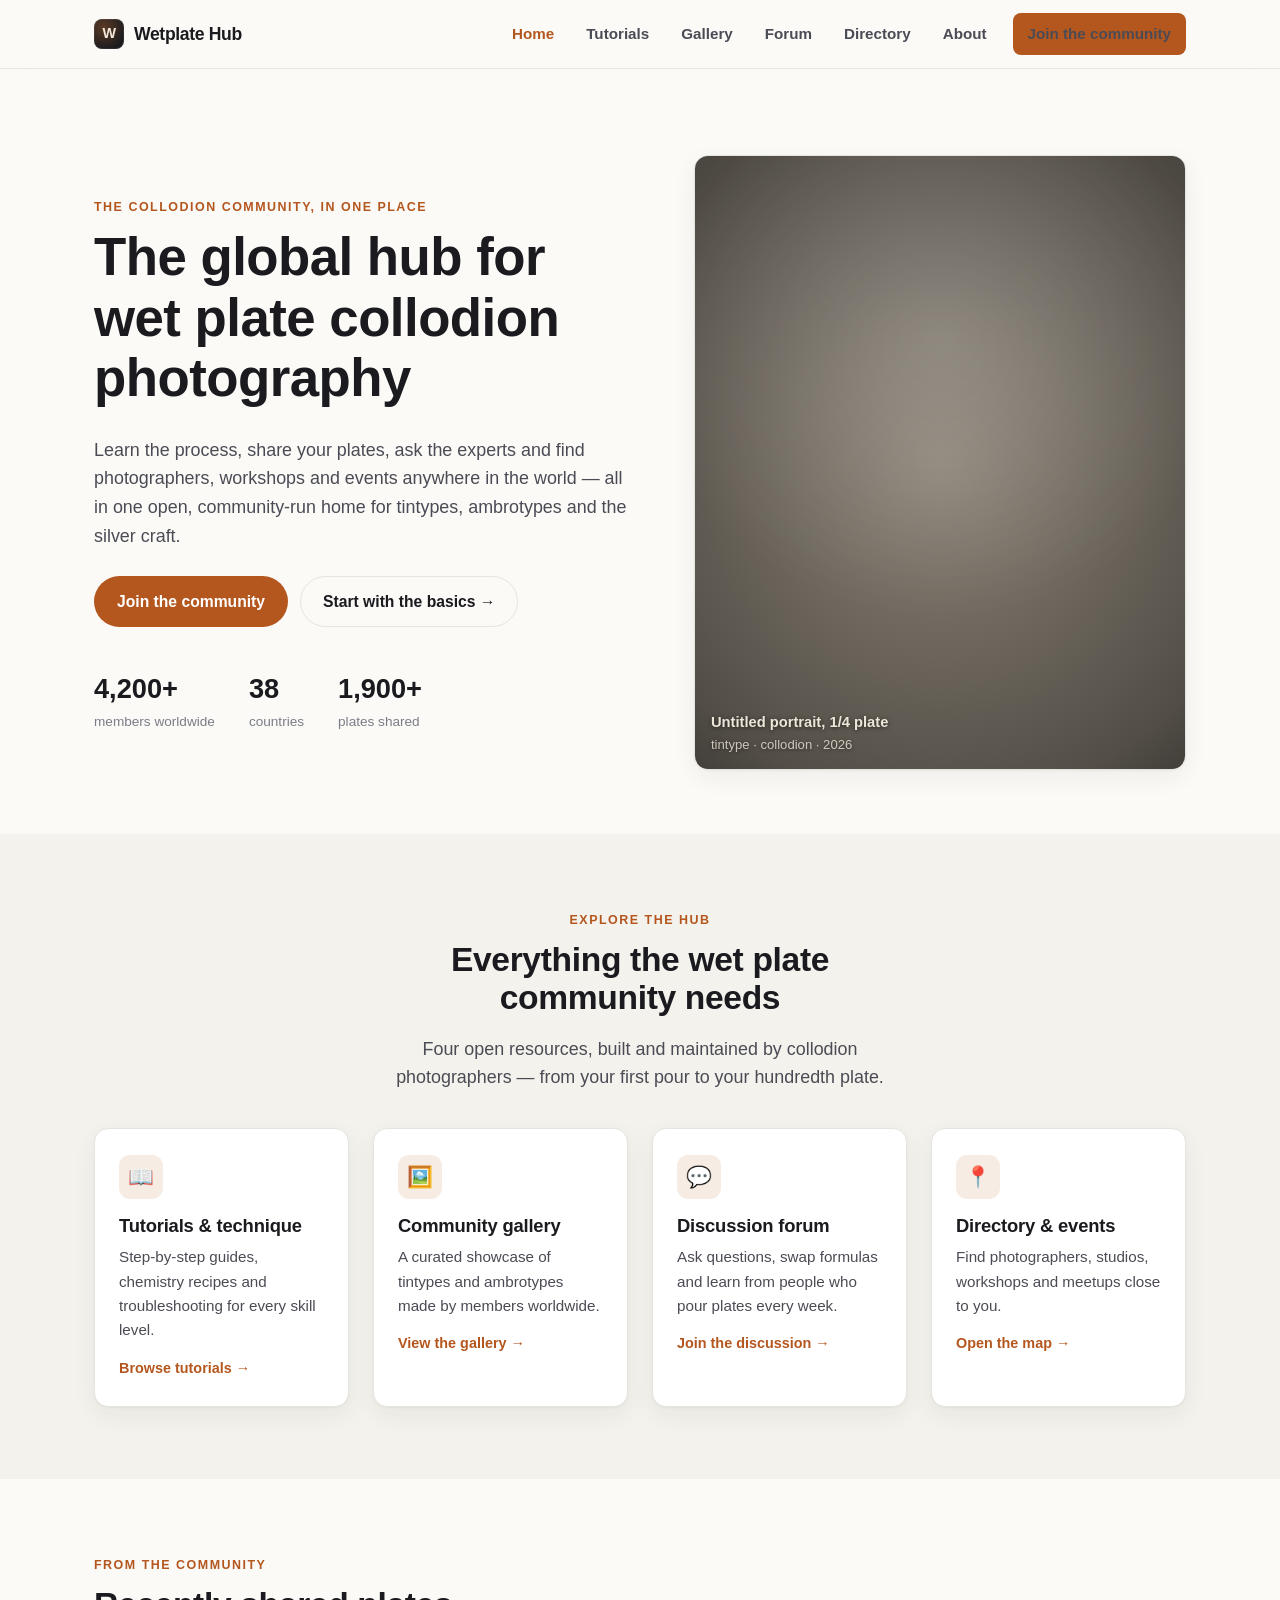
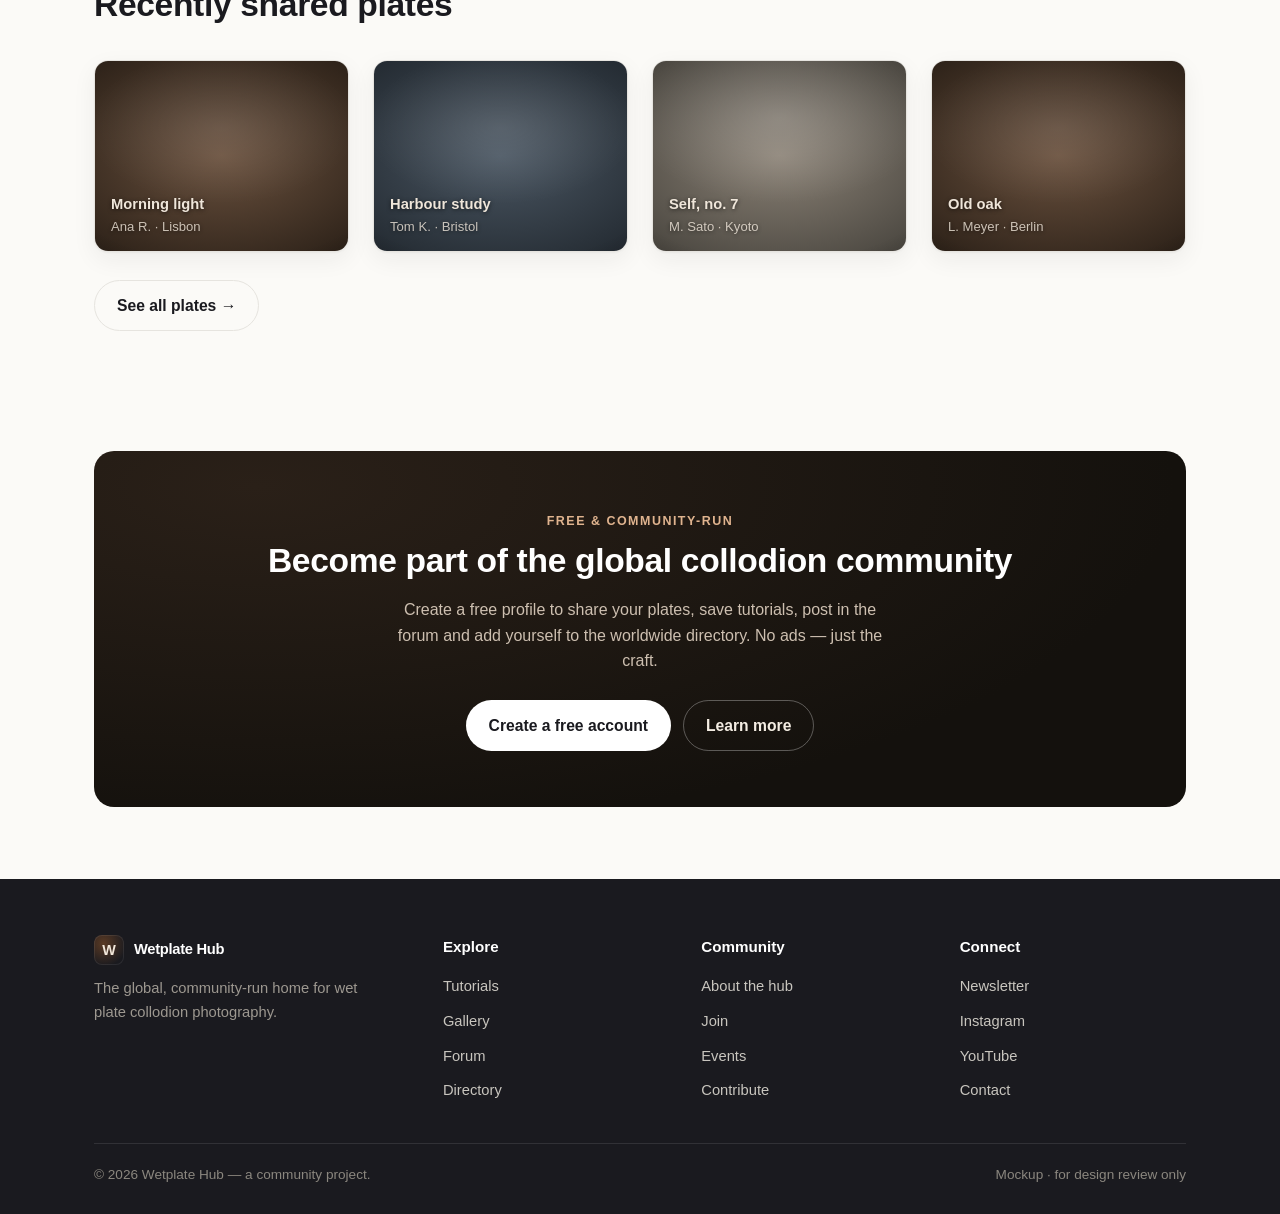
==== index.html @ 6b621704 "Add Wetplate Hub website mockup Static, multi-page mockup for a global community hub for wet plate c" ====
<!DOCTYPE html>
<html lang="en">
<head>
  <meta charset="UTF-8" />
  <meta name="viewport" content="width=device-width, initial-scale=1.0" />
  <title>Wetplate Hub — The global community for wet plate collodion photography</title>
  <meta name="description" content="The global hub for wet plate collodion photography: tutorials, a community gallery, a discussion forum, and a worldwide directory of photographers and events." />
  <link rel="stylesheet" href="assets/css/styles.css" />
</head>
<body>

  <!-- HEADER -->
  <header class="site-header">
    <div class="container nav">
      <a class="brand" href="index.html"><span class="mark">W</span> Wetplate&nbsp;Hub</a>
      <button class="nav-toggle" aria-label="Toggle menu" aria-expanded="false"><span></span></button>
      <ul class="nav-links">
        <li><a href="index.html" class="active">Home</a></li>
        <li><a href="tutorials.html">Tutorials</a></li>
        <li><a href="gallery.html">Gallery</a></li>
        <li><a href="forum.html">Forum</a></li>
        <li><a href="directory.html">Directory</a></li>
        <li><a href="about.html">About</a></li>
        <li class="nav-cta"><a class="btn btn--primary" href="#join">Join the community</a></li>
      </ul>
    </div>
  </header>

  <!-- HERO -->
  <section class="hero">
    <div class="container hero-grid">
      <div>
        <span class="eyebrow">The collodion community, in one place</span>
        <h1>The global hub for wet plate collodion photography</h1>
        <p class="lead">Learn the process, share your plates, ask the experts and find
          photographers, workshops and events anywhere in the world — all in one open,
          community-run home for tintypes, ambrotypes and the silver craft.</p>
        <div class="hero-actions">
          <a class="btn btn--primary" href="#join">Join the community</a>
          <a class="btn btn--ghost" href="tutorials.html">Start with the basics →</a>
        </div>
        <div class="hero-stats">
          <div><div class="num">4,200+</div><div class="lbl">members worldwide</div></div>
          <div><div class="num">38</div><div class="lbl">countries</div></div>
          <div><div class="num">1,900+</div><div class="lbl">plates shared</div></div>
        </div>
      </div>
      <div class="hero-art">
        <div class="plate plate--silver">
          <div class="plate-cap"><strong>Untitled portrait, 1/4 plate</strong><span>tintype · collodion · 2026</span></div>
        </div>
      </div>
    </div>
  </section>

  <!-- SECTION CARDS -->
  <section class="section section--alt">
    <div class="container">
      <div class="section-head center">
        <span class="eyebrow">Explore the hub</span>
        <h2>Everything the wet plate community needs</h2>
        <p class="lead" style="margin:0 auto;">Four open resources, built and maintained by collodion
          photographers — from your first pour to your hundredth plate.</p>
      </div>
      <div class="grid grid-4">
        <a class="feature" href="tutorials.html">
          <div class="ico">📖</div>
          <h3>Tutorials &amp; technique</h3>
          <p>Step-by-step guides, chemistry recipes and troubleshooting for every skill level.</p>
          <span class="more">Browse tutorials →</span>
        </a>
        <a class="feature" href="gallery.html">
          <div class="ico">🖼️</div>
          <h3>Community gallery</h3>
          <p>A curated showcase of tintypes and ambrotypes made by members worldwide.</p>
          <span class="more">View the gallery →</span>
        </a>
        <a class="feature" href="forum.html">
          <div class="ico">💬</div>
          <h3>Discussion forum</h3>
          <p>Ask questions, swap formulas and learn from people who pour plates every week.</p>
          <span class="more">Join the discussion →</span>
        </a>
        <a class="feature" href="directory.html">
          <div class="ico">📍</div>
          <h3>Directory &amp; events</h3>
          <p>Find photographers, studios, workshops and meetups close to you.</p>
          <span class="more">Open the map →</span>
        </a>
      </div>
    </div>
  </section>

  <!-- FEATURED GALLERY STRIP -->
  <section class="section">
    <div class="container">
      <div class="section-head">
        <span class="eyebrow">From the community</span>
        <h2>Recently shared plates</h2>
      </div>
      <div class="grid grid-4">
        <div class="card"><div class="card-media"><div class="plate"><div class="plate-cap"><strong>Morning light</strong><span>Ana R. · Lisbon</span></div></div></div></div>
        <div class="card"><div class="card-media"><div class="plate plate--cool"><div class="plate-cap"><strong>Harbour study</strong><span>Tom K. · Bristol</span></div></div></div></div>
        <div class="card"><div class="card-media"><div class="plate plate--silver"><div class="plate-cap"><strong>Self, no. 7</strong><span>M. Sato · Kyoto</span></div></div></div></div>
        <div class="card"><div class="card-media"><div class="plate"><div class="plate-cap"><strong>Old oak</strong><span>L. Meyer · Berlin</span></div></div></div></div>
      </div>
      <div style="margin-top:28px;"><a class="btn btn--ghost" href="gallery.html">See all plates →</a></div>
    </div>
  </section>

  <!-- CTA / JOIN -->
  <section class="section section--tight" id="join">
    <div class="container">
      <div class="cta">
        <span class="eyebrow" style="color:#e0b48f;">Free &amp; community-run</span>
        <h2>Become part of the global collodion community</h2>
        <p>Create a free profile to share your plates, save tutorials, post in the forum and
          add yourself to the worldwide directory. No ads — just the craft.</p>
        <div class="hero-actions">
          <a class="btn btn--light" href="#">Create a free account</a>
          <a class="btn btn--ghost" style="color:#f4ede3;border-color:rgba(255,255,255,0.3);" href="about.html">Learn more</a>
        </div>
      </div>
    </div>
  </section>

  <!-- FOOTER -->
  <footer class="site-footer">
    <div class="container">
      <div class="footer-grid">
        <div>
          <a class="brand" href="index.html"><span class="mark">W</span> Wetplate&nbsp;Hub</a>
          <p class="tagline">The global, community-run home for wet plate collodion photography.</p>
        </div>
        <div>
          <h4>Explore</h4>
          <ul class="f-links">
            <li><a href="tutorials.html">Tutorials</a></li>
            <li><a href="gallery.html">Gallery</a></li>
            <li><a href="forum.html">Forum</a></li>
            <li><a href="directory.html">Directory</a></li>
          </ul>
        </div>
        <div>
          <h4>Community</h4>
          <ul class="f-links">
            <li><a href="about.html">About the hub</a></li>
            <li><a href="#join">Join</a></li>
            <li><a href="directory.html">Events</a></li>
            <li><a href="#">Contribute</a></li>
          </ul>
        </div>
        <div>
          <h4>Connect</h4>
          <ul class="f-links">
            <li><a href="#">Newsletter</a></li>
            <li><a href="#">Instagram</a></li>
            <li><a href="#">YouTube</a></li>
            <li><a href="#">Contact</a></li>
          </ul>
        </div>
      </div>
      <div class="footer-bottom">
        <span>© 2026 Wetplate Hub — a community project.</span>
        <span>Mockup · for design review only</span>
      </div>
    </div>
  </footer>

  <script src="assets/js/main.js"></script>
</body>
</html>
---- assets/css/styles.css ----
/* ===========================================================================
   Wetplate Hub — shared styles
   Modern & clean: light palette, generous whitespace, one warm accent.
   Self-contained (no CDN), renders offline.
   =========================================================================== */

:root {
  /* Palette */
  --ink: #1a1a1f;
  --ink-soft: #4b4b55;
  --muted: #7c7c87;
  --line: #e6e4df;
  --bg: #fbfaf7;
  --surface: #ffffff;
  --surface-2: #f4f2ec;
  --accent: #b4571f;          /* burnt amber — nods to collodion chemistry */
  --accent-dark: #8c4216;
  --accent-soft: #f6ece3;

  /* Type */
  --font: -apple-system, BlinkMacSystemFont, "Segoe UI", Roboto, Helvetica, Arial,
    "Apple Color Emoji", "Segoe UI Emoji", sans-serif;

  /* Layout */
  --maxw: 1140px;
  --radius: 14px;
  --radius-sm: 9px;
  --shadow: 0 1px 2px rgba(26, 26, 31, 0.04), 0 8px 24px rgba(26, 26, 31, 0.06);
  --shadow-hover: 0 2px 6px rgba(26, 26, 31, 0.08), 0 16px 40px rgba(26, 26, 31, 0.10);
}

* { box-sizing: border-box; }

html { scroll-behavior: smooth; }

body {
  margin: 0;
  font-family: var(--font);
  color: var(--ink);
  background: var(--bg);
  line-height: 1.6;
  -webkit-font-smoothing: antialiased;
}

img { max-width: 100%; display: block; }

a { color: var(--accent); text-decoration: none; }
a:hover { color: var(--accent-dark); }

h1, h2, h3 { line-height: 1.15; letter-spacing: -0.01em; margin: 0 0 0.5em; }
h1 { font-size: clamp(2rem, 4.5vw, 3.3rem); font-weight: 800; }
h2 { font-size: clamp(1.5rem, 3vw, 2.1rem); font-weight: 750; }
h3 { font-size: 1.15rem; font-weight: 700; }
p { margin: 0 0 1rem; color: var(--ink-soft); }

.container {
  width: 100%;
  max-width: var(--maxw);
  margin: 0 auto;
  padding: 0 24px;
}

.section { padding: 72px 0; }
.section--tight { padding: 48px 0; }
.section--alt { background: var(--surface-2); }

.eyebrow {
  display: inline-block;
  font-size: 0.78rem;
  font-weight: 700;
  letter-spacing: 0.12em;
  text-transform: uppercase;
  color: var(--accent);
  margin-bottom: 0.6rem;
}

.lead { font-size: 1.12rem; color: var(--ink-soft); max-width: 60ch; }

.section-head { max-width: 62ch; margin-bottom: 36px; }
.section-head.center { margin-left: auto; margin-right: auto; text-align: center; }

/* ---------- Buttons ---------- */
.btn {
  display: inline-flex;
  align-items: center;
  gap: 0.5em;
  font-weight: 650;
  font-size: 0.98rem;
  padding: 12px 22px;
  border-radius: 999px;
  border: 1px solid transparent;
  cursor: pointer;
  transition: transform 0.12s ease, background 0.15s ease, box-shadow 0.15s ease;
}
.btn:active { transform: translateY(1px); }
.btn--primary { background: var(--accent); color: #fff; }
.btn--primary:hover { background: var(--accent-dark); color: #fff; }
.btn--ghost { background: transparent; color: var(--ink); border-color: var(--line); }
.btn--ghost:hover { background: var(--surface); color: var(--ink); box-shadow: var(--shadow); }
.btn--light { background: #fff; color: var(--ink); }
.btn--light:hover { background: #fff; box-shadow: var(--shadow); }

/* ---------- Header / nav ---------- */
.site-header {
  position: sticky;
  top: 0;
  z-index: 50;
  background: rgba(251, 250, 247, 0.85);
  backdrop-filter: saturate(180%) blur(12px);
  border-bottom: 1px solid var(--line);
}
.nav {
  display: flex;
  align-items: center;
  justify-content: space-between;
  height: 68px;
}
.brand { display: flex; align-items: center; gap: 10px; font-weight: 800; color: var(--ink); font-size: 1.1rem; letter-spacing: -0.02em; }
.brand:hover { color: var(--ink); }
.brand .mark {
  width: 30px; height: 30px; border-radius: 8px;
  background: radial-gradient(circle at 32% 28%, #5a3a24, #1a1a1f 78%);
  display: inline-flex; align-items: center; justify-content: center;
  color: #f2e7da; font-size: 0.9rem; font-weight: 800;
  box-shadow: inset 0 0 0 1px rgba(255,255,255,0.08);
}
.nav-links { display: flex; align-items: center; gap: 4px; list-style: none; margin: 0; padding: 0; }
.nav-links a {
  display: inline-block; color: var(--ink-soft); font-weight: 550; font-size: 0.95rem;
  padding: 8px 14px; border-radius: 8px;
}
.nav-links a:hover { color: var(--ink); background: var(--surface-2); }
.nav-links a.active { color: var(--accent); }
.nav-cta { margin-left: 8px; }
.nav-toggle {
  display: none; background: none; border: 1px solid var(--line); border-radius: 8px;
  width: 42px; height: 38px; cursor: pointer; padding: 0; align-items: center; justify-content: center;
}
.nav-toggle span, .nav-toggle span::before, .nav-toggle span::after {
  display: block; width: 18px; height: 2px; background: var(--ink); position: relative; transition: 0.2s;
}
.nav-toggle span::before, .nav-toggle span::after { content: ""; position: absolute; left: 0; }
.nav-toggle span::before { top: -6px; }
.nav-toggle span::after { top: 6px; }

@media (max-width: 860px) {
  .nav-toggle { display: inline-flex; }
  .nav-links {
    position: absolute; left: 0; right: 0; top: 68px;
    flex-direction: column; align-items: stretch; gap: 2px;
    background: var(--surface); border-bottom: 1px solid var(--line);
    padding: 12px 16px; box-shadow: var(--shadow);
    display: none;
  }
  .nav-links.open { display: flex; }
  .nav-links a { padding: 12px 14px; }
  .nav-cta { margin: 6px 0 0; }
}

/* ---------- Hero ---------- */
.hero { padding: 86px 0 64px; }
.hero-grid { display: grid; grid-template-columns: 1.05fr 0.95fr; gap: 56px; align-items: center; }
.hero p.lead { margin-top: 14px; }
.hero-actions { display: flex; flex-wrap: wrap; gap: 12px; margin-top: 26px; }
.hero-stats { display: flex; gap: 34px; margin-top: 40px; flex-wrap: wrap; }
.hero-stats .num { font-size: 1.7rem; font-weight: 800; color: var(--ink); }
.hero-stats .lbl { font-size: 0.85rem; color: var(--muted); }
.hero-art {
  border-radius: var(--radius); overflow: hidden; box-shadow: var(--shadow);
  aspect-ratio: 4 / 5; border: 1px solid var(--line);
}
@media (max-width: 860px) {
  .hero-grid { grid-template-columns: 1fr; gap: 36px; }
  .hero-art { max-width: 420px; }
}

/* ---------- Plate placeholder (tintype look, no network) ---------- */
.plate {
  position: relative; width: 100%; height: 100%; min-height: 160px;
  background:
    radial-gradient(120% 90% at 50% 35%, rgba(255,255,255,0.10), rgba(0,0,0,0.0) 45%),
    radial-gradient(140% 120% at 50% 50%, #6a513e 0%, #2c2118 55%, #14100c 100%);
  display: flex; align-items: flex-end;
}
.plate::after {
  content: ""; position: absolute; inset: 0;
  background: radial-gradient(130% 110% at 50% 45%, transparent 55%, rgba(0,0,0,0.55) 100%);
  pointer-events: none;
}
.plate--cool { background:
    radial-gradient(120% 90% at 50% 35%, rgba(255,255,255,0.12), transparent 45%),
    radial-gradient(140% 120% at 50% 50%, #4a5662 0%, #232a31 55%, #11151a 100%); }
.plate--silver { background:
    radial-gradient(120% 90% at 50% 30%, rgba(255,255,255,0.18), transparent 50%),
    radial-gradient(140% 120% at 50% 50%, #8a8175 0%, #43403a 60%, #1d1b18 100%); }
.plate .plate-cap {
  position: relative; z-index: 1; padding: 14px 16px; color: #efe6da;
  font-size: 0.82rem; width: 100%;
  text-shadow: 0 1px 4px rgba(0,0,0,0.6);
}
.plate .plate-cap strong { display: block; font-weight: 700; font-size: 0.92rem; }
.plate .plate-cap span { opacity: 0.8; }

/* ---------- Cards & grids ---------- */
.grid { display: grid; gap: 24px; }
.grid-2 { grid-template-columns: repeat(2, 1fr); }
.grid-3 { grid-template-columns: repeat(3, 1fr); }
.grid-4 { grid-template-columns: repeat(4, 1fr); }
@media (max-width: 980px) { .grid-3, .grid-4 { grid-template-columns: repeat(2, 1fr); } }
@media (max-width: 620px) { .grid-2, .grid-3, .grid-4 { grid-template-columns: 1fr; } }

.card {
  background: var(--surface); border: 1px solid var(--line); border-radius: var(--radius);
  overflow: hidden; box-shadow: var(--shadow);
  transition: transform 0.15s ease, box-shadow 0.15s ease;
  display: flex; flex-direction: column;
}
.card:hover { transform: translateY(-3px); box-shadow: var(--shadow-hover); }
.card-media { aspect-ratio: 4 / 3; }
.card-body { padding: 18px 20px 22px; }
.card-body h3 { margin-bottom: 6px; }
.card-body p { font-size: 0.95rem; margin-bottom: 0; }
.card-meta { display: flex; gap: 12px; font-size: 0.82rem; color: var(--muted); margin-top: 14px; flex-wrap: wrap; }

/* Section nav cards (home) */
.feature {
  display: block; background: var(--surface); border: 1px solid var(--line);
  border-radius: var(--radius); padding: 26px 24px; box-shadow: var(--shadow);
  transition: transform 0.15s ease, box-shadow 0.15s ease;
}
.feature:hover { transform: translateY(-3px); box-shadow: var(--shadow-hover); }
.feature .ico {
  width: 44px; height: 44px; border-radius: 11px; background: var(--accent-soft);
  display: flex; align-items: center; justify-content: center; font-size: 1.3rem; margin-bottom: 16px;
}
.feature h3 { color: var(--ink); }
.feature p { color: var(--ink-soft); font-size: 0.95rem; margin-bottom: 12px; }
.feature .more { font-weight: 650; font-size: 0.9rem; }

/* ---------- Chips / filters ---------- */
.chips { display: flex; flex-wrap: wrap; gap: 10px; margin-bottom: 30px; }
.chip {
  font-size: 0.88rem; font-weight: 600; padding: 8px 16px; border-radius: 999px;
  border: 1px solid var(--line); background: var(--surface); color: var(--ink-soft); cursor: pointer;
}
.chip:hover { border-color: var(--accent); color: var(--accent); }
.chip.active { background: var(--ink); color: #fff; border-color: var(--ink); }

/* ---------- Search bar ---------- */
.searchbar { display: flex; gap: 10px; flex-wrap: wrap; margin-bottom: 30px; }
.searchbar input, .searchbar select {
  font: inherit; padding: 12px 16px; border: 1px solid var(--line); border-radius: 999px;
  background: var(--surface); color: var(--ink); min-width: 0;
}
.searchbar input { flex: 1; min-width: 200px; }

/* ---------- Forum ---------- */
.cat-list { display: grid; gap: 14px; }
.cat {
  display: flex; align-items: center; gap: 16px; background: var(--surface);
  border: 1px solid var(--line); border-radius: var(--radius); padding: 18px 20px; box-shadow: var(--shadow);
}
.cat .ico { width: 46px; height: 46px; border-radius: 11px; background: var(--accent-soft);
  display: flex; align-items: center; justify-content: center; font-size: 1.3rem; flex: none; }
.cat .cat-text { flex: 1; }
.cat .cat-text h3 { margin: 0 0 2px; color: var(--ink); }
.cat .cat-text p { margin: 0; font-size: 0.9rem; }
.cat .cat-count { text-align: right; color: var(--muted); font-size: 0.85rem; flex: none; }
.cat .cat-count strong { display: block; color: var(--ink); font-size: 1.15rem; }

.topics { border: 1px solid var(--line); border-radius: var(--radius); overflow: hidden; background: var(--surface); box-shadow: var(--shadow); }
.topic { display: grid; grid-template-columns: 1fr auto auto; gap: 16px; align-items: center; padding: 16px 20px; border-bottom: 1px solid var(--line); }
.topic:last-child { border-bottom: none; }
.topic .t-title { font-weight: 650; color: var(--ink); }
.topic .t-sub { font-size: 0.82rem; color: var(--muted); margin-top: 2px; }
.topic .t-stat { text-align: center; font-size: 0.82rem; color: var(--muted); min-width: 64px; }
.topic .t-stat strong { display: block; color: var(--ink); font-size: 1rem; }
@media (max-width: 620px) { .topic { grid-template-columns: 1fr; } .topic .t-stat { text-align: left; } }

/* ---------- Directory ---------- */
.person { text-align: left; }
.person .avatar { aspect-ratio: 1/1; }
.person .card-body { padding: 16px 18px 20px; }
.person .role { font-size: 0.85rem; color: var(--accent); font-weight: 650; }
.tag { display: inline-block; font-size: 0.75rem; background: var(--surface-2); color: var(--ink-soft);
  border-radius: 999px; padding: 4px 10px; margin: 8px 6px 0 0; }

/* ---------- Events ---------- */
.event { display: flex; gap: 18px; align-items: center; background: var(--surface);
  border: 1px solid var(--line); border-radius: var(--radius); padding: 16px 20px; box-shadow: var(--shadow); }
.event .date { flex: none; width: 64px; text-align: center; background: var(--accent-soft);
  border-radius: 11px; padding: 10px 0; }
.event .date .d { font-size: 1.4rem; font-weight: 800; color: var(--accent-dark); line-height: 1; }
.event .date .m { font-size: 0.72rem; font-weight: 700; letter-spacing: 0.08em; text-transform: uppercase; color: var(--accent); }
.event .ev-body { flex: 1; }
.event .ev-body h3 { margin: 0 0 3px; color: var(--ink); }
.event .ev-body p { margin: 0; font-size: 0.9rem; }

/* ---------- Process steps ---------- */
.steps { counter-reset: step; display: grid; gap: 18px; }
.step { display: flex; gap: 18px; background: var(--surface); border: 1px solid var(--line);
  border-radius: var(--radius); padding: 20px 22px; box-shadow: var(--shadow); }
.step .n { counter-increment: step; flex: none; width: 40px; height: 40px; border-radius: 50%;
  background: var(--ink); color: #fff; font-weight: 800; display: flex; align-items: center; justify-content: center; }
.step .n::before { content: counter(step); }
.step h3 { margin: 0 0 4px; color: var(--ink); }
.step p { margin: 0; font-size: 0.95rem; }

/* ---------- CTA band ---------- */
.cta {
  background: radial-gradient(120% 140% at 15% 10%, #2a2018, #14110d 70%);
  color: #f4ede3; border-radius: 20px; padding: 56px 48px; text-align: center;
}
.cta h2 { color: #fff; }
.cta p { color: #cdbfb0; max-width: 56ch; margin-left: auto; margin-right: auto; }
.cta .hero-actions { justify-content: center; }
@media (max-width: 620px) { .cta { padding: 40px 24px; } }

/* ---------- Footer ---------- */
.site-footer { background: var(--ink); color: #c8c5be; padding: 56px 0 28px; margin-top: 24px; }
.footer-grid { display: grid; grid-template-columns: 1.4fr 1fr 1fr 1fr; gap: 32px; }
.site-footer h4 { color: #fff; font-size: 0.95rem; margin: 0 0 14px; }
.site-footer a { color: #c8c5be; font-size: 0.92rem; }
.site-footer a:hover { color: #fff; }
.site-footer .f-links { list-style: none; padding: 0; margin: 0; display: grid; gap: 9px; }
.site-footer .brand { color: #fff; margin-bottom: 12px; }
.site-footer .tagline { color: #9d9890; font-size: 0.92rem; max-width: 34ch; }
.footer-bottom { border-top: 1px solid rgba(255,255,255,0.1); margin-top: 40px; padding-top: 20px;
  display: flex; justify-content: space-between; flex-wrap: wrap; gap: 10px; font-size: 0.85rem; color: #8b877f; }
@media (max-width: 760px) { .footer-grid { grid-template-columns: 1fr 1fr; } }
@media (max-width: 480px) { .footer-grid { grid-template-columns: 1fr; } }

/* ---------- Page header (interior pages) ---------- */
.page-head { background: var(--surface-2); border-bottom: 1px solid var(--line); padding: 56px 0; }
.page-head .eyebrow { margin-bottom: 0.4rem; }
.page-head p { max-width: 64ch; margin-bottom: 0; }
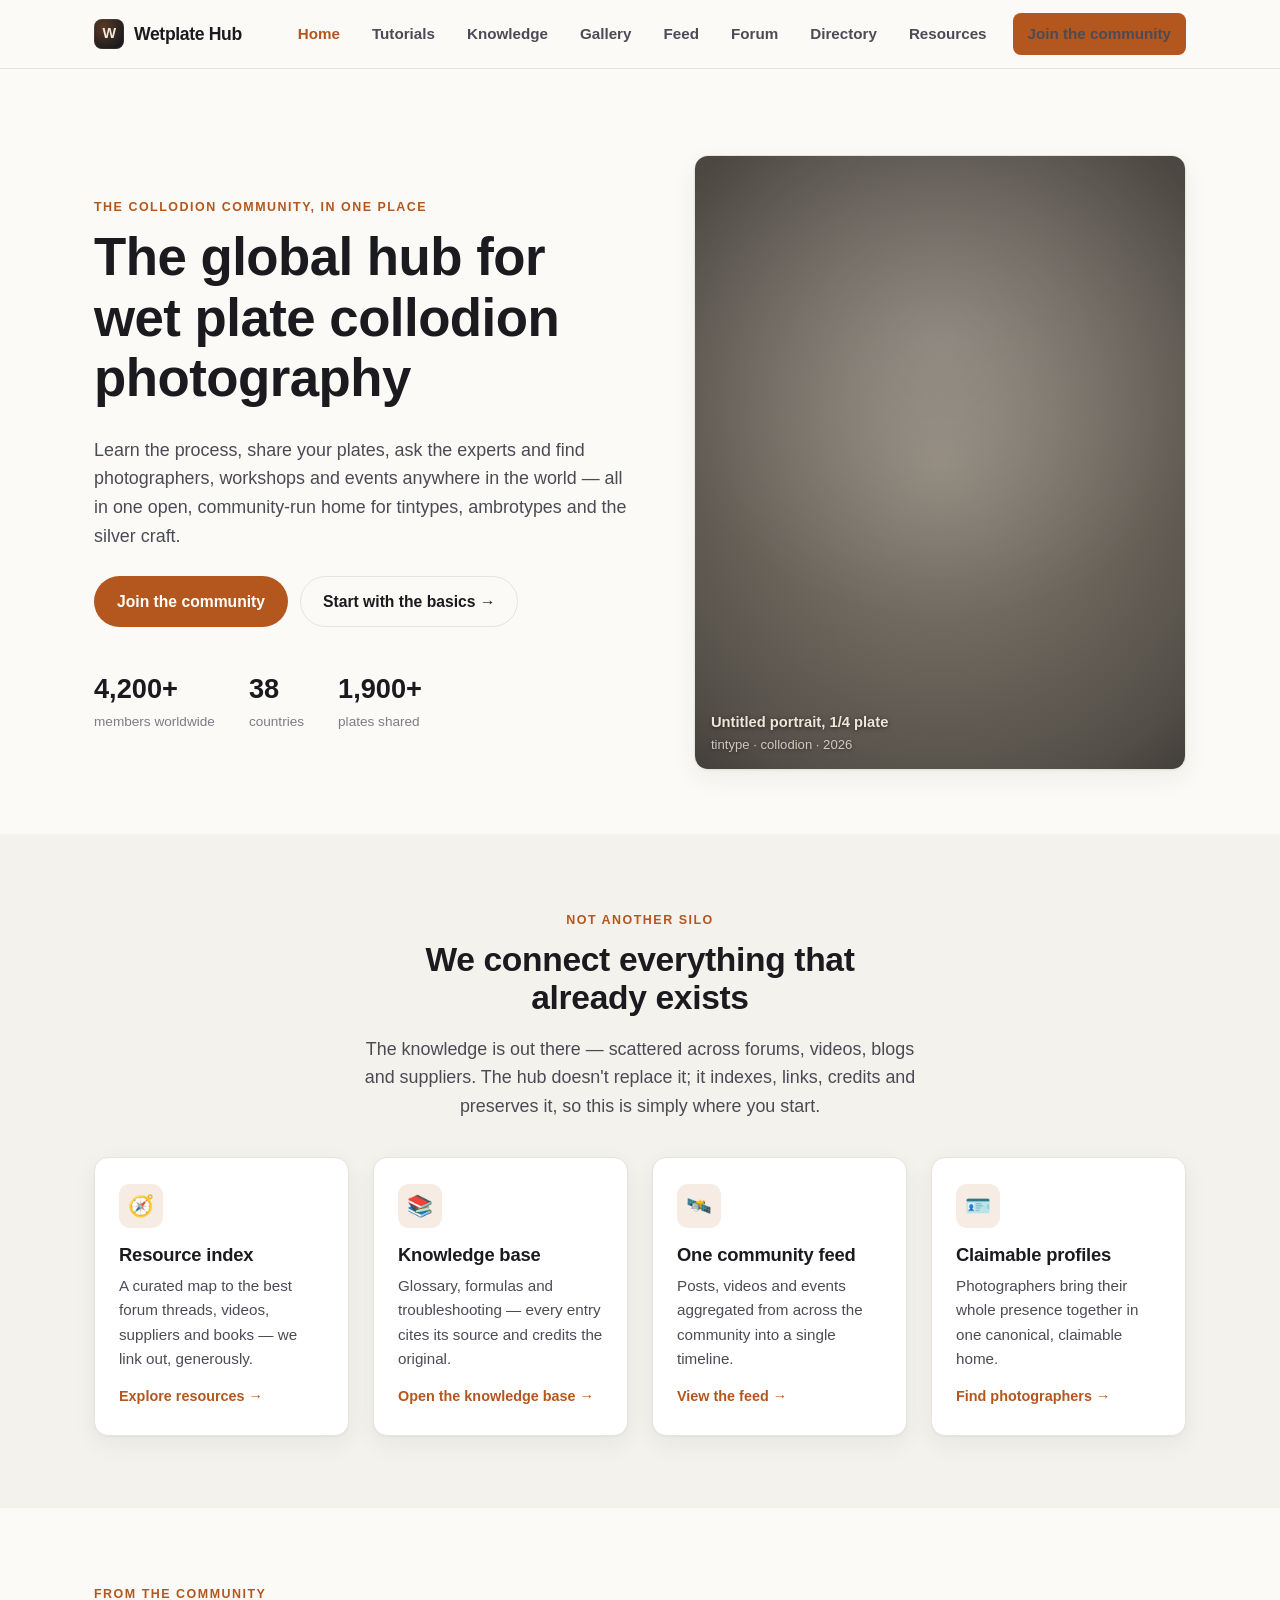
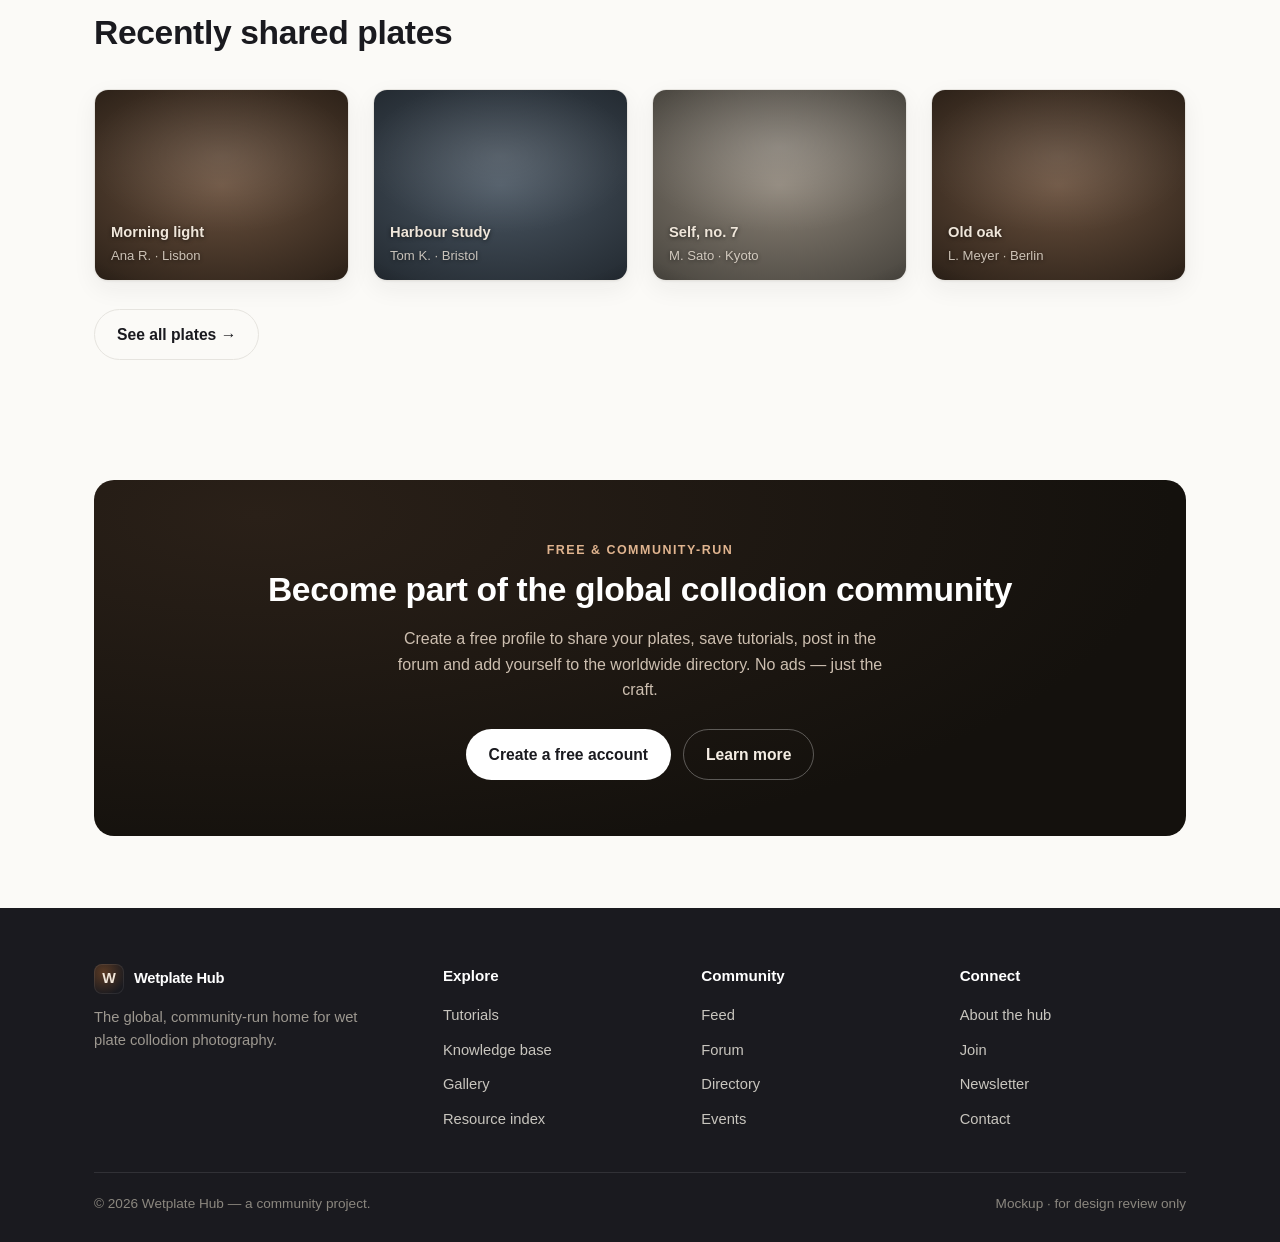
==== commit 60de0168: "Reposition hub as connective layer: add 4 connector pages + strategy Adds STRATEGY.md (vision: index" ====
--- a/index.html
+++ b/index.html
@@ -17,10 +17,12 @@
       <ul class="nav-links">
         <li><a href="index.html" class="active">Home</a></li>
         <li><a href="tutorials.html">Tutorials</a></li>
+        <li><a href="knowledge.html">Knowledge</a></li>
         <li><a href="gallery.html">Gallery</a></li>
+        <li><a href="feed.html">Feed</a></li>
         <li><a href="forum.html">Forum</a></li>
         <li><a href="directory.html">Directory</a></li>
-        <li><a href="about.html">About</a></li>
+        <li><a href="resources.html">Resources</a></li>
         <li class="nav-cta"><a class="btn btn--primary" href="#join">Join the community</a></li>
       </ul>
     </div>
@@ -57,35 +59,36 @@
   <section class="section section--alt">
     <div class="container">
       <div class="section-head center">
-        <span class="eyebrow">Explore the hub</span>
-        <h2>Everything the wet plate community needs</h2>
-        <p class="lead" style="margin:0 auto;">Four open resources, built and maintained by collodion
-          photographers — from your first pour to your hundredth plate.</p>
+        <span class="eyebrow">Not another silo</span>
+        <h2>We connect everything that already exists</h2>
+        <p class="lead" style="margin:0 auto;">The knowledge is out there — scattered across forums,
+          videos, blogs and suppliers. The hub doesn't replace it; it indexes, links, credits and
+          preserves it, so this is simply where you start.</p>
       </div>
       <div class="grid grid-4">
-        <a class="feature" href="tutorials.html">
-          <div class="ico">📖</div>
-          <h3>Tutorials &amp; technique</h3>
-          <p>Step-by-step guides, chemistry recipes and troubleshooting for every skill level.</p>
-          <span class="more">Browse tutorials →</span>
+        <a class="feature" href="resources.html">
+          <div class="ico">🧭</div>
+          <h3>Resource index</h3>
+          <p>A curated map to the best forum threads, videos, suppliers and books — we link out, generously.</p>
+          <span class="more">Explore resources →</span>
         </a>
-        <a class="feature" href="gallery.html">
-          <div class="ico">🖼️</div>
-          <h3>Community gallery</h3>
-          <p>A curated showcase of tintypes and ambrotypes made by members worldwide.</p>
-          <span class="more">View the gallery →</span>
+        <a class="feature" href="knowledge.html">
+          <div class="ico">📚</div>
+          <h3>Knowledge base</h3>
+          <p>Glossary, formulas and troubleshooting — every entry cites its source and credits the original.</p>
+          <span class="more">Open the knowledge base →</span>
         </a>
-        <a class="feature" href="forum.html">
-          <div class="ico">💬</div>
-          <h3>Discussion forum</h3>
-          <p>Ask questions, swap formulas and learn from people who pour plates every week.</p>
-          <span class="more">Join the discussion →</span>
+        <a class="feature" href="feed.html">
+          <div class="ico">🛰️</div>
+          <h3>One community feed</h3>
+          <p>Posts, videos and events aggregated from across the community into a single timeline.</p>
+          <span class="more">View the feed →</span>
         </a>
         <a class="feature" href="directory.html">
-          <div class="ico">📍</div>
-          <h3>Directory &amp; events</h3>
-          <p>Find photographers, studios, workshops and meetups close to you.</p>
-          <span class="more">Open the map →</span>
+          <div class="ico">🪪</div>
+          <h3>Claimable profiles</h3>
+          <p>Photographers bring their whole presence together in one canonical, claimable home.</p>
+          <span class="more">Find photographers →</span>
         </a>
       </div>
     </div>
@@ -136,26 +139,26 @@
           <h4>Explore</h4>
           <ul class="f-links">
             <li><a href="tutorials.html">Tutorials</a></li>
+            <li><a href="knowledge.html">Knowledge base</a></li>
             <li><a href="gallery.html">Gallery</a></li>
-            <li><a href="forum.html">Forum</a></li>
-            <li><a href="directory.html">Directory</a></li>
+            <li><a href="resources.html">Resource index</a></li>
           </ul>
         </div>
         <div>
           <h4>Community</h4>
           <ul class="f-links">
-            <li><a href="about.html">About the hub</a></li>
-            <li><a href="#join">Join</a></li>
-            <li><a href="directory.html">Events</a></li>
-            <li><a href="#">Contribute</a></li>
+            <li><a href="feed.html">Feed</a></li>
+            <li><a href="forum.html">Forum</a></li>
+            <li><a href="directory.html">Directory</a></li>
+            <li><a href="feed.html">Events</a></li>
           </ul>
         </div>
         <div>
           <h4>Connect</h4>
           <ul class="f-links">
+            <li><a href="about.html">About the hub</a></li>
+            <li><a href="#join">Join</a></li>
             <li><a href="#">Newsletter</a></li>
-            <li><a href="#">Instagram</a></li>
-            <li><a href="#">YouTube</a></li>
             <li><a href="#">Contact</a></li>
           </ul>
         </div>
--- a/assets/css/styles.css
+++ b/assets/css/styles.css
@@ -334,3 +334,76 @@
 .page-head { background: var(--surface-2); border-bottom: 1px solid var(--line); padding: 56px 0; }
 .page-head .eyebrow { margin-bottom: 0.4rem; }
 .page-head p { max-width: 64ch; margin-bottom: 0; }
+
+/* ---------- Source badges ---------- */
+.badge {
+  display: inline-flex; align-items: center; gap: 5px;
+  font-size: 0.72rem; font-weight: 700; letter-spacing: 0.03em;
+  padding: 3px 9px; border-radius: 999px; line-height: 1.4;
+  background: var(--surface-2); color: var(--ink-soft); border: 1px solid var(--line);
+}
+.badge--forum   { background: #eaf0f6; color: #2f5b86; border-color: #d4e1ee; }
+.badge--video   { background: #fbe9e7; color: #b03a2e; border-color: #f3d2cd; }
+.badge--supplier{ background: #e9f3ec; color: #2f7a48; border-color: #d2e8d9; }
+.badge--book    { background: #f3ede2; color: #8a6a2f; border-color: #e7dcc8; }
+.badge--blog    { background: #efeafa; color: #5b46a8; border-color: #ddd3f2; }
+.badge--instagram { background: #fbeaf3; color: #b03570; border-color: #f2d3e3; }
+
+/* ---------- External link rows (resource index) ---------- */
+.linkrow {
+  display: flex; align-items: flex-start; gap: 16px; background: var(--surface);
+  border: 1px solid var(--line); border-radius: var(--radius); padding: 18px 20px;
+  box-shadow: var(--shadow); transition: transform 0.15s ease, box-shadow 0.15s ease;
+}
+.linkrow:hover { transform: translateY(-2px); box-shadow: var(--shadow-hover); }
+.linkrow .lr-body { flex: 1; min-width: 0; }
+.linkrow .lr-title { font-weight: 700; color: var(--ink); display: inline-flex; align-items: center; gap: 6px; }
+.linkrow .lr-title .ext { color: var(--muted); font-weight: 500; }
+.linkrow .lr-title:hover { color: var(--accent); }
+.linkrow p { margin: 4px 0 0; font-size: 0.92rem; }
+.linkrow .lr-meta { display: flex; flex-wrap: wrap; gap: 8px 14px; align-items: center; margin-top: 10px; font-size: 0.8rem; color: var(--muted); }
+.linkrow .src { flex: none; }
+
+/* ---------- Citation / provenance ---------- */
+.cite {
+  display: flex; flex-wrap: wrap; gap: 6px 14px; align-items: center;
+  margin-top: 14px; padding-top: 12px; border-top: 1px dashed var(--line);
+  font-size: 0.82rem; color: var(--muted);
+}
+.cite .src-label { font-weight: 650; color: var(--ink-soft); }
+.cite a { font-weight: 600; }
+
+.formula { list-style: none; margin: 14px 0 0; padding: 0; display: grid; gap: 8px; }
+.formula li { display: flex; justify-content: space-between; gap: 16px; font-size: 0.92rem;
+  padding: 8px 0; border-bottom: 1px solid var(--line); color: var(--ink-soft); }
+.formula li:last-child { border-bottom: none; }
+.formula li strong { color: var(--ink); font-weight: 600; }
+
+/* ---------- Community feed ---------- */
+.feed { display: grid; gap: 16px; }
+.feed-item { display: flex; gap: 16px; background: var(--surface); border: 1px solid var(--line);
+  border-radius: var(--radius); padding: 16px 18px; box-shadow: var(--shadow); }
+.feed-item .thumb { flex: none; width: 92px; height: 92px; border-radius: 11px; overflow: hidden; }
+.feed-item .fi-body { flex: 1; min-width: 0; }
+.feed-item .fi-head { display: flex; flex-wrap: wrap; gap: 8px 12px; align-items: center; margin-bottom: 5px; }
+.feed-item .fi-author { font-weight: 700; color: var(--ink); }
+.feed-item .fi-via { font-size: 0.8rem; color: var(--muted); }
+.feed-item p { margin: 4px 0 0; font-size: 0.93rem; }
+.feed-item .fi-foot { margin-top: 10px; font-size: 0.8rem; color: var(--muted); display: flex; gap: 16px; flex-wrap: wrap; }
+@media (max-width: 520px) { .feed-item .thumb { width: 64px; height: 64px; } }
+
+/* ---------- Profile header ---------- */
+.profile-head { display: flex; gap: 28px; align-items: flex-start; flex-wrap: wrap; }
+.profile-head .pf-avatar { flex: none; width: 150px; height: 150px; border-radius: 16px;
+  overflow: hidden; box-shadow: var(--shadow); border: 1px solid var(--line); }
+.profile-head .pf-body { flex: 1; min-width: 260px; }
+.profile-head h1 { margin-bottom: 4px; }
+.profile-head .pf-loc { color: var(--muted); font-weight: 600; }
+.profile-head .pf-links { display: flex; flex-wrap: wrap; gap: 10px; margin: 16px 0; }
+.profile-head .pf-links a {
+  display: inline-flex; align-items: center; gap: 7px; font-size: 0.88rem; font-weight: 600;
+  padding: 8px 14px; border-radius: 999px; border: 1px solid var(--line);
+  background: var(--surface); color: var(--ink-soft);
+}
+.profile-head .pf-links a:hover { border-color: var(--accent); color: var(--accent); }
+.claim-note { font-size: 0.85rem; color: var(--muted); margin-top: 10px; }
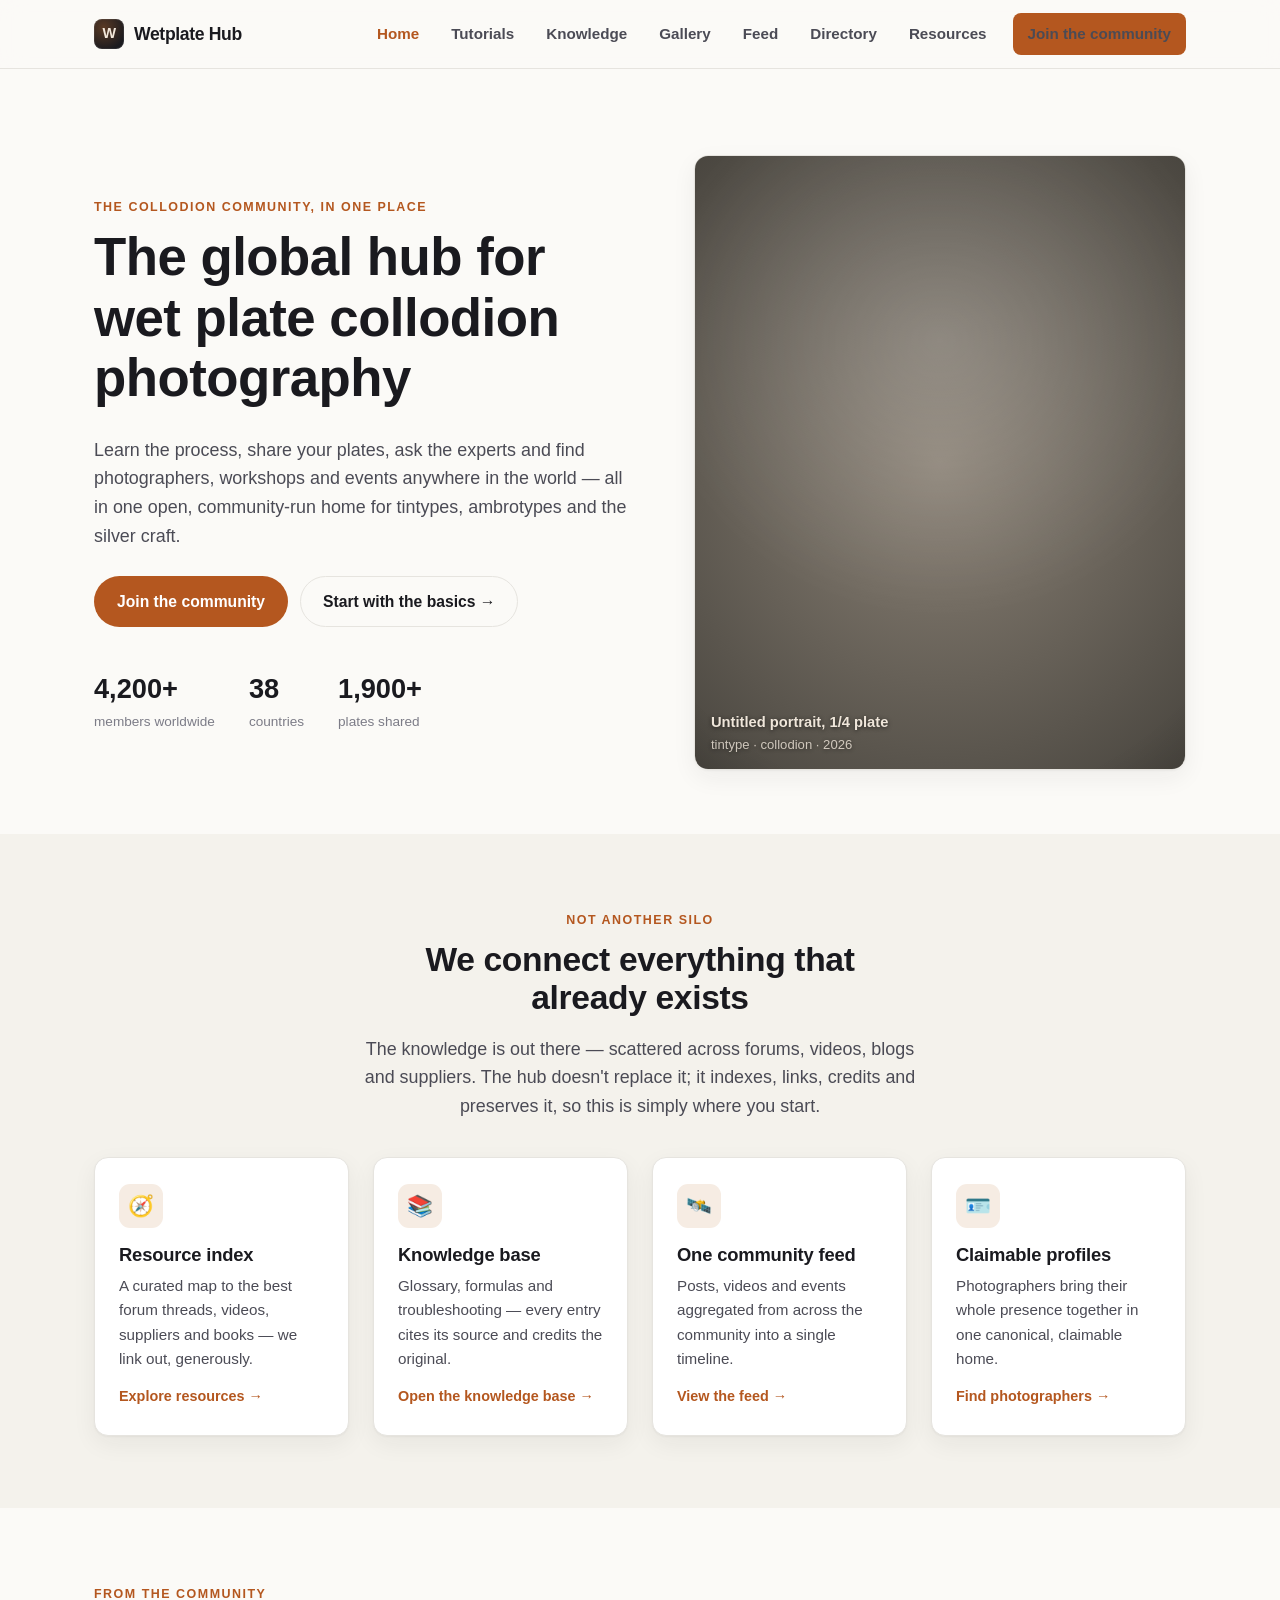
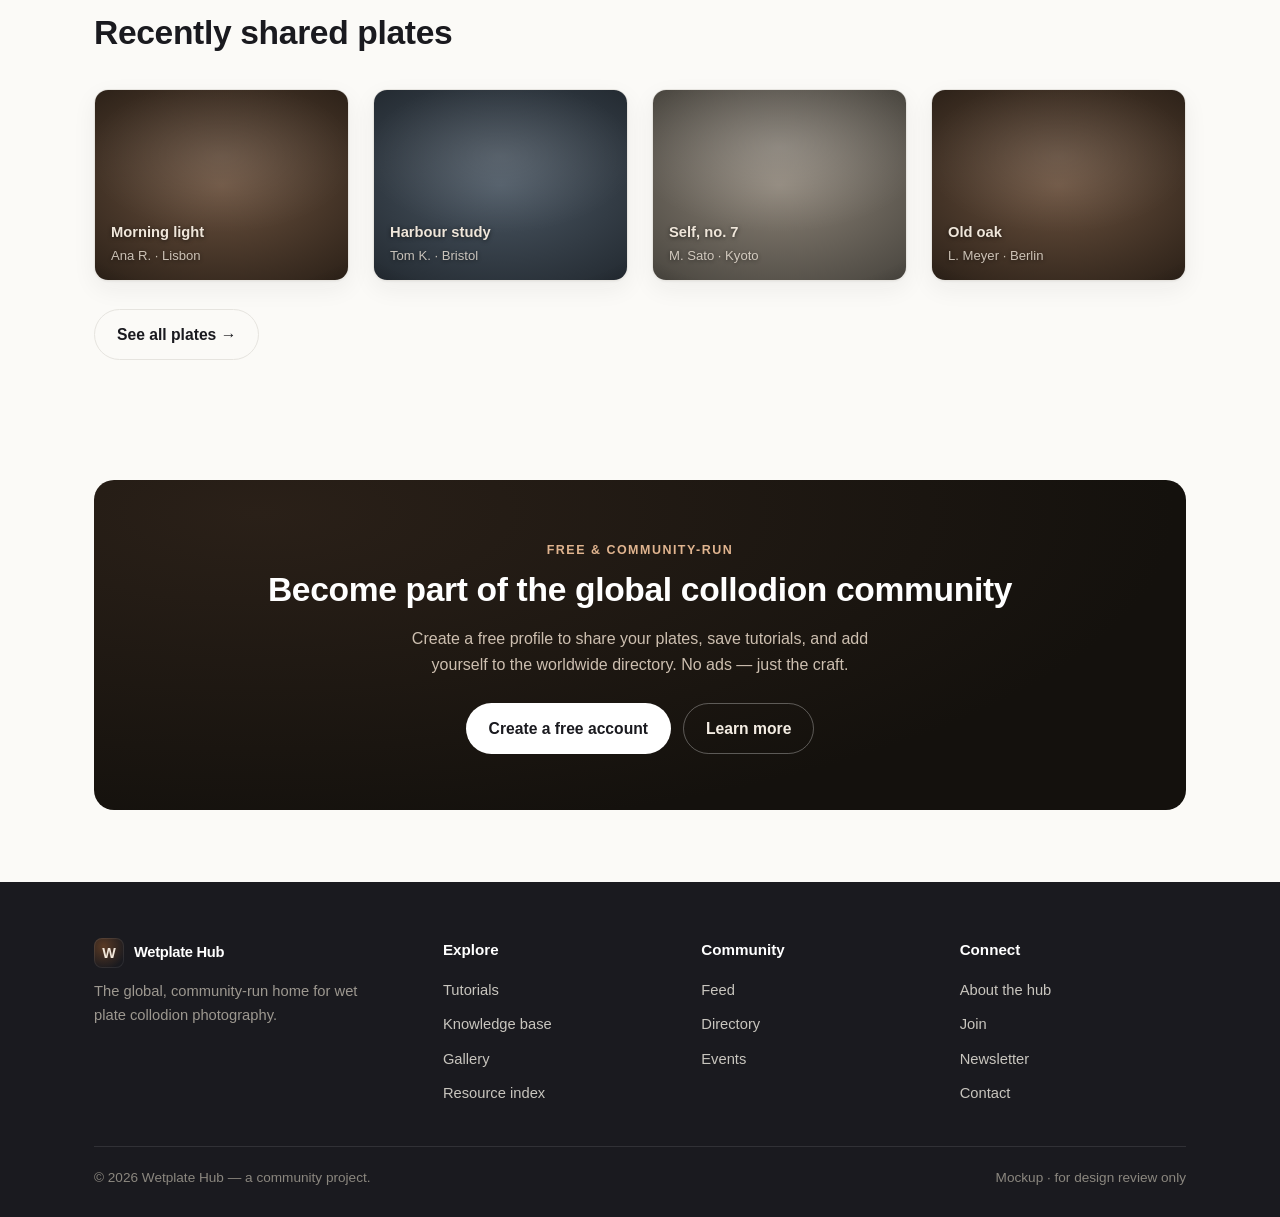
==== commit 546e5a55: "Align mockup with strategy: drop hosted forum, index videos, add open-data layer Resolves the strate" ====
--- a/index.html
+++ b/index.html
@@ -20,7 +20,6 @@
         <li><a href="knowledge.html">Knowledge</a></li>
         <li><a href="gallery.html">Gallery</a></li>
         <li><a href="feed.html">Feed</a></li>
-        <li><a href="forum.html">Forum</a></li>
         <li><a href="directory.html">Directory</a></li>
         <li><a href="resources.html">Resources</a></li>
         <li class="nav-cta"><a class="btn btn--primary" href="#join">Join the community</a></li>
@@ -117,7 +116,7 @@
       <div class="cta">
         <span class="eyebrow" style="color:#e0b48f;">Free &amp; community-run</span>
         <h2>Become part of the global collodion community</h2>
-        <p>Create a free profile to share your plates, save tutorials, post in the forum and
+        <p>Create a free profile to share your plates, save tutorials, and
           add yourself to the worldwide directory. No ads — just the craft.</p>
         <div class="hero-actions">
           <a class="btn btn--light" href="#">Create a free account</a>
@@ -148,7 +147,6 @@
           <h4>Community</h4>
           <ul class="f-links">
             <li><a href="feed.html">Feed</a></li>
-            <li><a href="forum.html">Forum</a></li>
             <li><a href="directory.html">Directory</a></li>
             <li><a href="feed.html">Events</a></li>
           </ul>
--- a/assets/css/styles.css
+++ b/assets/css/styles.css
@@ -208,6 +208,10 @@
 .grid-4 { grid-template-columns: repeat(4, 1fr); }
 @media (max-width: 980px) { .grid-3, .grid-4 { grid-template-columns: repeat(2, 1fr); } }
 @media (max-width: 620px) { .grid-2, .grid-3, .grid-4 { grid-template-columns: 1fr; } }
+
+/* Main + sidebar split (stacks on mobile) */
+.split { display: grid; grid-template-columns: 1.65fr 1fr; gap: 40px; align-items: start; }
+@media (max-width: 860px) { .split { grid-template-columns: 1fr; gap: 32px; } }
 
 .card {
   background: var(--surface); border: 1px solid var(--line); border-radius: var(--radius);
@@ -407,3 +411,125 @@
 }
 .profile-head .pf-links a:hover { border-color: var(--accent); color: var(--accent); }
 .claim-note { font-size: 0.85rem; color: var(--muted); margin-top: 10px; }
+
+/* ---------- Video player (tutorial) ---------- */
+.video-player {
+  position: relative; aspect-ratio: 16 / 9; border-radius: var(--radius); overflow: hidden;
+  border: 1px solid var(--line); box-shadow: var(--shadow);
+  display: flex; align-items: center; justify-content: center; cursor: pointer;
+  background:
+    radial-gradient(120% 90% at 50% 30%, rgba(255,255,255,0.10), transparent 45%),
+    radial-gradient(150% 130% at 50% 50%, #3a2c22 0%, #1c1611 60%, #0f0c09 100%);
+}
+.video-player::after {
+  content: ""; position: absolute; inset: 0; pointer-events: none;
+  background: radial-gradient(130% 110% at 50% 45%, transparent 55%, rgba(0,0,0,0.5) 100%);
+}
+.play-btn {
+  position: relative; z-index: 1; width: 78px; height: 78px; border-radius: 50%;
+  background: rgba(255,255,255,0.94); display: flex; align-items: center; justify-content: center;
+  box-shadow: 0 8px 30px rgba(0,0,0,0.35); transition: transform 0.15s ease;
+}
+.video-player:hover .play-btn { transform: scale(1.06); }
+.play-btn::before {
+  content: ""; border-style: solid; border-width: 13px 0 13px 22px;
+  border-color: transparent transparent transparent var(--ink); margin-left: 6px;
+}
+.vp-cap { position: absolute; z-index: 1; bottom: 14px; left: 18px; right: 18px;
+  display: flex; justify-content: space-between; align-items: flex-end; gap: 12px;
+  color: #efe6da; text-shadow: 0 1px 4px rgba(0,0,0,0.6); font-size: 0.85rem; }
+.vp-cap strong { font-size: 0.98rem; }
+.vp-dur { background: rgba(0,0,0,0.55); border-radius: 6px; padding: 3px 8px; font-variant-numeric: tabular-nums; }
+
+/* ---------- Chapter list ---------- */
+.chapters { list-style: none; margin: 0; padding: 0; display: grid; gap: 2px; }
+.chapters a {
+  display: flex; gap: 14px; align-items: baseline; padding: 11px 14px; border-radius: 9px;
+  color: var(--ink-soft);
+}
+.chapters a:hover { background: var(--surface-2); color: var(--ink); }
+.chapters .ts { color: var(--accent); font-weight: 700; min-width: 46px; font-variant-numeric: tabular-nums; font-size: 0.9rem; }
+.chapters .ch-title { font-weight: 550; }
+
+/* ---------- Callout (safety / notes) ---------- */
+.callout { display: flex; gap: 14px; border-radius: var(--radius); padding: 18px 20px;
+  background: var(--surface-2); border: 1px solid var(--line); }
+.callout .ico { flex: none; font-size: 1.3rem; line-height: 1.4; }
+.callout h3 { margin: 0 0 6px; font-size: 1rem; }
+.callout p, .callout ul { margin: 0; font-size: 0.92rem; color: var(--ink-soft); }
+.callout ul { padding-left: 18px; display: grid; gap: 5px; }
+.callout--warn { background: #fcefe9; border-color: #f3d2c6; }
+.callout--warn h3 { color: #a23a1f; }
+
+/* ---------- Transcript ---------- */
+.transcript { background: var(--surface); border: 1px solid var(--line); border-radius: var(--radius);
+  box-shadow: var(--shadow); padding: 8px 22px; }
+.transcript details { border-bottom: 1px solid var(--line); }
+.transcript details:last-child { border-bottom: none; }
+.transcript summary { cursor: pointer; padding: 14px 0; font-weight: 650; color: var(--ink);
+  display: flex; gap: 12px; align-items: baseline; list-style: none; }
+.transcript summary::-webkit-details-marker { display: none; }
+.transcript summary .ts { color: var(--accent); font-weight: 700; min-width: 46px; font-variant-numeric: tabular-nums; font-size: 0.9rem; }
+.transcript p { margin: 0 0 16px 58px; font-size: 0.93rem; }
+
+/* ---------- Price comparison ---------- */
+.sample-banner { display: flex; gap: 14px; align-items: flex-start; border-radius: var(--radius);
+  padding: 16px 20px; background: #fcefe9; border: 1px solid #f3d2c6; margin-bottom: 32px; }
+.sample-banner .ico { flex: none; font-size: 1.3rem; line-height: 1.4; }
+.sample-banner h3 { margin: 0 0 4px; font-size: 1rem; color: #a23a1f; }
+.sample-banner p { margin: 0; font-size: 0.92rem; color: var(--ink-soft); }
+
+.compare-wrap { overflow-x: auto; border: 1px solid var(--line); border-radius: var(--radius);
+  box-shadow: var(--shadow); background: var(--surface); }
+.compare-table { width: 100%; border-collapse: collapse; min-width: 720px; font-size: 0.94rem; }
+.compare-table th, .compare-table td { text-align: left; padding: 14px 16px; border-bottom: 1px solid var(--line); vertical-align: top; }
+.compare-table thead th { background: var(--surface-2); color: var(--ink); font-weight: 700;
+  font-size: 0.82rem; letter-spacing: 0.02em; text-transform: uppercase; position: sticky; top: 0; }
+.compare-table tbody tr:last-child td { border-bottom: none; }
+.compare-table tbody tr:hover { background: var(--bg); }
+.compare-table .item { font-weight: 650; color: var(--ink); }
+.compare-table .item small { display: block; font-weight: 400; color: var(--muted); margin-top: 2px; }
+.price { font-variant-numeric: tabular-nums; font-weight: 700; color: var(--ink); white-space: nowrap; }
+.price small { display: block; font-weight: 400; color: var(--muted); font-size: 0.76rem; white-space: normal; margin-top: 3px; max-width: 200px; }
+.price .cur { color: var(--muted); font-weight: 500; font-size: 0.85em; }
+.price--best { color: var(--accent-dark); }
+.price--na { color: var(--muted); font-weight: 400; }
+.best-tag { display: inline-block; margin-left: 6px; font-size: 0.66rem; font-weight: 800; letter-spacing: 0.04em;
+  text-transform: uppercase; color: #fff; background: var(--accent); border-radius: 999px; padding: 2px 7px; vertical-align: middle; }
+.vendor-head { display: flex; flex-direction: column; gap: 2px; }
+.vendor-head .region { font-size: 0.72rem; font-weight: 600; color: var(--muted); text-transform: none; letter-spacing: 0; }
+.compare-foot { font-size: 0.85rem; color: var(--muted); margin-top: 14px; }
+.stock { font-size: 0.78rem; font-weight: 650; white-space: nowrap; }
+.stock--in  { color: #2e7d32; }
+.stock--out { color: #a23a1f; }
+.stock--low { color: #8a6d1f; }
+.supplier-jump { display: flex; flex-wrap: wrap; gap: 10px; margin: 8px 0 30px; }
+.supplier-block { margin-bottom: 44px; }
+.supplier-block > .sb-head { display: flex; flex-wrap: wrap; align-items: baseline; justify-content: space-between; gap: 12px; margin-bottom: 14px; }
+.supplier-block .sb-head h3 { margin: 0; font-size: 1.25rem; }
+.supplier-block .sb-head .sb-meta { font-size: 0.88rem; color: var(--muted); }
+
+/* ---------- Open data / export affordances (pillar 5) ---------- */
+.data-bar { display: flex; flex-wrap: wrap; gap: 10px; align-items: center; margin: 0 0 28px;
+  padding: 12px 16px; border: 1px dashed var(--line); border-radius: var(--radius); background: var(--surface); }
+.data-bar .data-label { font-weight: 650; color: var(--ink); margin-right: 4px; }
+.data-chip { display: inline-flex; align-items: center; gap: 6px; border: 1px solid var(--line);
+  background: var(--surface); border-radius: 999px; padding: 5px 13px; font-size: 0.82rem; font-weight: 600; color: var(--ink-soft); }
+.data-chip:hover { border-color: var(--accent); color: var(--accent); }
+
+/* ---------- Searchable transcript / video index ---------- */
+.search-count { margin: 12px 0 22px; font-size: 0.88rem; color: var(--muted); min-height: 1em; }
+.badge--indexed { background: #e7f0ea; color: #2e6b43; border-color: #cfe4d6; }
+.video-list { display: grid; gap: 14px; }
+.video-result { display: grid; grid-template-columns: 168px 1fr; gap: 18px; align-items: start;
+  border: 1px solid var(--line); border-radius: var(--radius); background: var(--surface); box-shadow: var(--shadow); padding: 16px; }
+.video-result:hover { box-shadow: var(--shadow-hover); }
+.video-result .vr-thumb { position: relative; border-radius: var(--radius-sm); overflow: hidden; min-height: 104px; }
+.video-result h3 { margin: 0 0 3px; font-size: 1.08rem; }
+.video-result h3 a { color: var(--ink); }
+.video-result h3 a:hover { color: var(--accent); }
+.vr-meta { display: flex; flex-wrap: wrap; gap: 8px 14px; align-items: center; font-size: 0.84rem; color: var(--muted); margin: 6px 0 0; }
+.vr-snip { margin-top: 12px; border-left: 3px solid var(--accent); padding: 5px 0 5px 12px;
+  background: var(--surface-2); border-radius: 0 8px 8px 0; font-size: 0.9rem; color: var(--ink-soft); }
+.vr-snip .ts { color: var(--accent); font-weight: 700; font-variant-numeric: tabular-nums; margin-right: 8px; }
+@media (max-width: 640px) { .video-result { grid-template-columns: 1fr; } }
